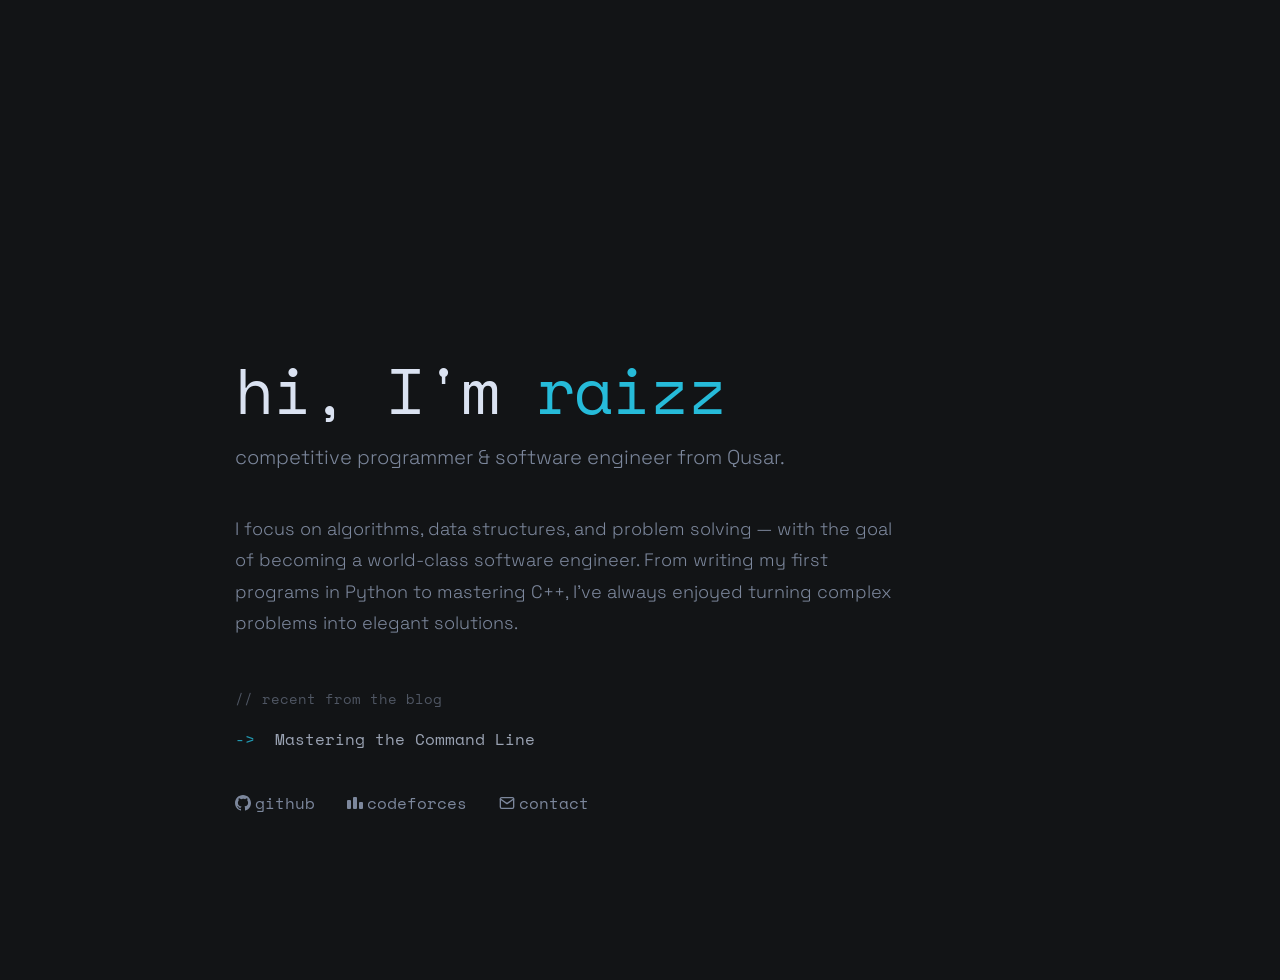
==== index.html @ b13cbbfc "lets begin" ====
<!doctype html>
<html lang="en">

<head>
    <meta charset="utf-8" />
    <meta name="viewport" content="width=device-width, initial-scale=1" />
    <title>raizz</title>
    <meta name="description" content="Raiz Hekimov — competitive programmer and software engineer from Qusar." />
    <meta property="og:site_name" content="raizz" />
    <meta property="og:title" content="raizz" />
    <meta property="og:type" content="website" />
    <meta property="og:description" content="Raiz Hekimov — competitive programmer and software engineer from Qusar." />
    <meta name="twitter:card" content="summary" />
    <meta name="twitter:title" content="raizz" />
    <meta name="twitter:description"
        content="Raiz Hekimov — competitive programmer and software engineer from Qusar." />
    <link rel="icon" href="/assets/favicon.svg" type="image/svg+xml" />
    <link rel="stylesheet" href="/css/style.css" />
</head>

<body data-page="home">

    <header>
        <div class="header-left">
            <a class="pfp-link" href="/" aria-label="homepage">
                <img class="pfp" src="/assets/pfp.png" alt="raizz avatar" width="32" height="32" />
            </a>
            <a href="/">
                <h1 class="site-title">raizz</h1>
            </a>
        </div>
        <nav>
            <a class="nav" href="/about.html"><span class="arrow">-></span><span class="slash">/</span>about</a>
            <a class="nav" href="/projects.html"><span class="arrow">-></span><span class="slash">/</span>projects</a>
            <a class="nav" href="/blog.html"><span class="arrow">-></span><span class="slash">/</span>blog</a>
            <a class="nav" href="/uses.html"><span class="arrow">-></span><span class="slash">/</span>uses</a>
            <a class="nav" href="/contact.html"><span class="arrow">-></span><span class="slash">/</span>contact</a>
        </nav>
    </header>

    <main class="home-main page-enter">
        <div class="home-hero">
            <h1>hi, I'm <span class="handle">raizz</span></h1>
            <p class="tagline">competitive programmer &amp; software engineer from Qusar.</p>
            <p class="bio">
                I focus on algorithms, data structures, and problem solving — with the goal of
                becoming a world-class software engineer. From writing my first programs in Python
                to mastering C++, I've always enjoyed turning complex problems into elegant solutions.
            </p>

            <div style="margin-bottom: 2.5rem;">
                <p class="sub"
                    style="margin-bottom: 1rem; font-family: 'Space Mono', monospace; font-size: 0.875rem; color: var(--txt-3);">
                    // recent from the blog</p>
                <div id="recent-posts">
                    <a href="/blog/posts/2026-06-21-mastering-the-command-line.html"
                        style="display: block; color: var(--txt); opacity: 0.8; transition: opacity 0.2s; font-family: 'Space Mono', monospace; font-size: 1rem;">
                        <span style="color: var(--blue); margin-right: 1ch;">-></span>
                        Mastering the Command Line
                    </a>
                </div>
            </div>

            <div class="home-links">
                <a href="https://github.com/Hekimovraiz" target="_blank" rel="noopener">
                    <svg xmlns="http://www.w3.org/2000/svg" viewBox="0 0 24 24" fill="currentColor">
                        <path
                            d="M12 0C5.37 0 0 5.37 0 12c0 5.3 3.44 9.8 8.2 11.39.6.11.82-.26.82-.58v-2.03c-3.34.73-4.04-1.61-4.04-1.61-.55-1.39-1.34-1.76-1.34-1.76-1.09-.74.08-.73.08-.73 1.2.08 1.84 1.24 1.84 1.24 1.07 1.83 2.81 1.3 3.5 1 .1-.78.42-1.31.76-1.61-2.67-.3-5.47-1.33-5.47-5.93 0-1.31.47-2.38 1.24-3.22-.12-.3-.54-1.52.12-3.18 0 0 1.01-.32 3.3 1.23a11.5 11.5 0 0 1 3-.4c1.02 0 2.04.14 3 .4 2.28-1.55 3.29-1.23 3.29-1.23.66 1.66.24 2.88.12 3.18.77.84 1.23 1.91 1.23 3.22 0 4.61-2.81 5.63-5.48 5.92.43.37.81 1.1.81 2.22v3.29c0 .32.22.7.83.58C20.57 21.8 24 17.3 24 12c0-6.63-5.37-12-12-12z" />
                    </svg>
                    github
                </a>
                <a href="https://codeforces.com/profile/0xRaiz" target="_blank" rel="noopener">
                    <svg xmlns="http://www.w3.org/2000/svg" viewBox="0 0 24 24" fill="currentColor">
                        <path
                            d="M4.5 7.5A1.5 1.5 0 0 1 6 9v10.5A1.5 1.5 0 0 1 4.5 21h-3A1.5 1.5 0 0 1 0 19.5V9a1.5 1.5 0 0 1 1.5-1.5h3zm9-4.5A1.5 1.5 0 0 1 15 4.5v15a1.5 1.5 0 0 1-1.5 1.5h-3A1.5 1.5 0 0 1 9 19.5v-15A1.5 1.5 0 0 1 10.5 3h3zm9 7.5A1.5 1.5 0 0 1 24 12v7.5A1.5 1.5 0 0 1 22.5 21h-3A1.5 1.5 0 0 1 18 19.5V12a1.5 1.5 0 0 1 1.5-1.5h3z" />
                    </svg>
                    codeforces
                </a>
                <a href="/contact.html">
                    <svg xmlns="http://www.w3.org/2000/svg" viewBox="0 0 24 24" fill="none" stroke="currentColor"
                        stroke-width="2" stroke-linecap="round" stroke-linejoin="round">
                        <path d="M4 4h16c1.1 0 2 .9 2 2v12c0 1.1-.9 2-2 2H4c-1.1 0-2-.9-2-2V6c0-1.1.9-2 2-2z" />
                        <polyline points="22,6 12,13 2,6" />
                    </svg>
                    contact
                </a>
            </div>
        </div>
    </main>

    <script src="/js/main.js"></script>
</body>

</html>
---- css/style.css ----
@import url('https://fonts.googleapis.com/css2?family=Space+Grotesk:wght@300;400;500;600;700&family=Space+Mono:ital,wght@0,400;0,700;1,400&display=swap');

:root {
    --bg: hsl(220, 10%, 8%);
    --bg-2: hsl(220, 10%, 11%);
    --bg-3: hsl(220, 10%, 16%);
    --txt-3: hsl(220, 11%, 35%);
    --txt-2: hsl(220, 14%, 55%);
    --txt: hsl(220, 30%, 80%);
    --txt-0: hsl(220, 45%, 90%);
    --blue: hsl(190, 70%, 50%);
    --purple: hsl(240, 80%, 66%);
    --pink: hsl(279, 80%, 66%);
    font-family: 'Space Grotesk', sans-serif;
    font-weight: 300;
}

*,
*::before,
*::after {
    box-sizing: border-box;
}

@media (prefers-reduced-motion) {
    * {
        animation-delay: 0ms !important;
        animation-duration: 0ms !important;
        transition-duration: 0ms !important;
    }
}

html {
    height: 100%;
    scrollbar-width: thin;
    scrollbar-color: var(--bg-3) transparent;
    scrollbar-gutter: stable;
}

body {
    display: flex;
    flex-direction: column;
    background: var(--bg);
    color: var(--txt);
    margin: 0;
    min-height: 100vh;
    overflow-x: hidden;
}

/* ── Typography ─────────────────────────── */
h1,
h2,
h3,
h4 {
    font-family: 'Space Mono', monospace;
    font-weight: 400;
    line-height: 1.375;
    color: var(--txt-0);
    letter-spacing: -0.02em;
}

h1 {
    font-size: 3rem;
    margin: 1rem 0 2rem;
}

h2 {
    font-size: 2rem;
    margin: 2.5rem 0 1rem;
}

h3 {
    font-size: 1.375rem;
    margin: 1.5rem 0 1rem;
}

h4 {
    font-size: 1.125rem;
    margin: 1.5rem 0 1rem;
}

p {
    margin: 1rem 0;
    font-size: 1.125rem;
    line-height: 1.75;
}

li {
    margin: .5rem 0;
}

a {
    color: inherit;
    text-decoration: none;
}

strong {
    font-weight: 600;
}

figure {
    margin: 0;
}

picture {
    display: flex;
}

hr {
    border: none;
    border-top: 2px solid var(--bg-3);
    margin: 1.5rem 0;
}

code {
    font-family: 'Space Mono', monospace;
    background: var(--bg-2);
    padding: 0 .25em;
    font-size: 1rem;
    color: #cdd6f4;
}

pre {
    font-family: 'Space Mono', monospace;
    background: var(--bg-2);
    padding: .5rem .75rem;
    overflow-x: auto;
    max-width: calc(100vw - 3rem);
}

pre code {
    background: none;
    padding: 0;
}

blockquote {
    border-left: 2px solid var(--txt-2);
    padding-left: 1.5rem;
    margin: 2rem 0;
    color: var(--txt-2);
}

/* ── Header ─────────────────────────────── */
header {
    display: flex;
    justify-content: space-between;
    align-items: center;
    padding: 0 4rem;
    height: 5rem;
    flex-shrink: 0;
    position: sticky;
    top: 0;
    z-index: 100;
    background: var(--bg);
    transition: transform .25s ease;
}

header.hide-header {
    transform: translateY(-100%);
}

header.home-header {
    transform: translateY(-70%);
}

.header-left {
    display: flex;
    align-items: center;
    gap: 1.5rem;
}

.pfp-link {
    display: flex;
    align-items: center;
}

.pfp {
    border-radius: 50%;
    transition: transform 1.5s;
    cursor: pointer;
    width: 2rem;
    height: 2rem;
    object-fit: cover;
}

.pfp:hover {
    transform: rotate(360deg);
}

.site-title {
    font-family: 'Space Mono', monospace;
    font-size: 1.375rem;
    color: var(--txt);
    margin: 0;
    font-weight: 400;
}

nav {
    display: flex;
    gap: 2.5rem;
}

a.nav {
    display: inline-flex;
    align-items: baseline;
    font-size: 1.375rem;
    font-family: 'Space Mono', monospace;
    white-space: nowrap;
    overflow: hidden;
}

a.nav .arrow {
    display: inline-block;
    max-width: 0;
    overflow: hidden;
    opacity: 0;
    transition: max-width .25s ease, opacity .2s;
    white-space: nowrap;
}

a.nav .slash {
    display: inline-block;
    transition: max-width .25s ease, opacity .2s;
    max-width: 1.2ch;
    overflow: hidden;
    white-space: nowrap;
}

a.nav:hover .arrow {
    max-width: 3ch;
    opacity: 1;
}

a.nav:hover .slash {
    max-width: 0;
    opacity: 0;
}

/* ── External Links ─────────────────────── */
a.external {
    position: relative;
    text-decoration: underline transparent 2px;
    transition: text-decoration-color .2s;
}

a.external .ext-arrow {
    display: inline-block;
    margin-left: .5ch;
    transition: .2s;
}

a.external:hover {
    text-decoration-color: var(--txt);
}

a.external:hover .ext-arrow {
    transform: translate(.2em, -.2em);
}

/* ── Back link ──────────────────────────── */
a.back {
    font-family: 'Space Mono', monospace;
    font-size: 1.5rem;
}

a.back .arrow {
    display: inline-block;
    margin-right: .5ch;
    transition: .2s;
}

a.back:hover .arrow {
    transform: translate(-.3em);
}

/* ── Main / Page Container ──────────────── */
main {
    width: 100%;
    max-width: 53rem;
    margin: 0 auto;
    padding: 1.5rem 1.5rem 10rem;
    flex: 1;
}

/* ── Home page ──────────────────────────── */
.home-main {
    max-width: 53rem;
    margin: 0 auto;
    padding: 0 1.5rem 10rem;
    flex: 1;
    display: flex;
    flex-direction: column;
    justify-content: center;
    min-height: 100vh;
}

.home-hero {
    padding-top: 30vh;
}

.home-hero h1 {
    font-size: 4rem;
    margin: 0 0 1rem;
    line-height: 1.1;
}

.home-hero h1 .handle {
    color: var(--blue);
}

.home-hero .tagline {
    font-size: 1.25rem;
    color: var(--txt-2);
    margin: 0 0 2.5rem;
    line-height: 1.6;
}

.home-hero .bio {
    font-size: 1.125rem;
    color: var(--txt-2);
    max-width: 42rem;
    line-height: 1.75;
    margin: 0 0 3rem;
}

.home-links {
    display: flex;
    gap: 2rem;
    flex-wrap: wrap;
}

.home-links a {
    font-family: 'Space Mono', monospace;
    font-size: 1rem;
    color: var(--txt-2);
    transition: color .2s;
    display: flex;
    align-items: center;
    gap: .4ch;
}

.home-links a:hover {
    color: var(--txt-0);
}

.home-links a svg {
    width: 1em;
    height: 1em;
}

/* ── About page ─────────────────────────── */
.about-pfp-wrap {
    display: flex;
    align-items: flex-start;
    gap: 3rem;
    margin-bottom: 2rem;
}

.about-pfp {
    border-radius: 50%;
    width: 8rem;
    height: 8rem;
    object-fit: cover;
    flex-shrink: 0;
    transition: transform 1.5s;
    cursor: pointer;
}

.about-pfp:hover {
    transform: rotate(360deg);
}

.skill-list {
    display: flex;
    flex-wrap: wrap;
    gap: .6rem;
    padding: 0;
    list-style: none;
    margin: 1rem 0;
}

.skill-list li {
    font-family: 'Space Mono', monospace;
    font-size: .85rem;
    background: var(--bg-2);
    border: 1px solid var(--bg-3);
    padding: .2rem .7rem;
    color: var(--txt-2);
    margin: 0;
}

.profile-links {
    display: flex;
    flex-direction: column;
    gap: .75rem;
    margin-top: 1rem;
}

.profile-links a {
    display: flex;
    align-items: center;
    gap: .75rem;
    font-size: 1rem;
    color: var(--txt-2);
    transition: color .2s;
}

.profile-links a:hover {
    color: var(--txt-0);
}

.profile-links .label {
    font-family: 'Space Mono', monospace;
    color: var(--txt-3);
    font-size: .85rem;
    min-width: 7rem;
}

/* ── Projects ───────────────────────────── */
.projects-grid {
    display: flex;
    flex-direction: column;
    gap: 0;
}

.project-card {
    display: block;
    padding: 1.5rem 0;
    border-bottom: 1px solid var(--bg-3);
    transition: .2s;
}

.project-card:first-child {
    border-top: 1px solid var(--bg-3);
}

.project-card .proj-title {
    font-family: 'Space Mono', monospace;
    font-size: 1.25rem;
    color: var(--txt-0);
    margin: 0 0 .5rem;
    transition: color .2s;
    display: flex;
    align-items: center;
    gap: .5rem;
}

.project-card:hover .proj-title {
    color: var(--blue);
}

.project-card .proj-desc {
    color: var(--txt-2);
    font-size: 1rem;
    line-height: 1.6;
    margin: 0;
}

.project-card .proj-arrow {
    display: inline-block;
    transition: transform .2s;
    color: var(--txt-3);
}

.project-card:hover .proj-arrow {
    transform: translate(.3em, -.2em);
    color: var(--blue);
}

/* ── Blog ───────────────────────────────── */
.blog-list {
    display: flex;
    flex-direction: column;
    gap: 0;
}

.blog-card {
    display: block;
    padding: 1.5rem 0;
    border-bottom: 1px solid var(--bg-3);
    transition: .2s;
}

.blog-card:first-child {
    border-top: 1px solid var(--bg-3);
}

.blog-card .blog-date {
    font-family: 'Space Mono', monospace;
    font-size: .85rem;
    color: var(--txt-3);
    margin: 0 0 .4rem;
}

.blog-card .blog-title {
    font-family: 'Space Mono', monospace;
    font-size: 1.25rem;
    color: var(--txt-0);
    margin: 0 0 .5rem;
    transition: color .2s;
    display: flex;
    align-items: center;
    gap: .5rem;
}

.blog-card:hover .blog-title {
    color: var(--blue);
}

.blog-card .blog-excerpt {
    color: var(--txt-2);
    font-size: 1rem;
    line-height: 1.6;
    margin: 0;
}

.blog-card .blog-arrow {
    display: inline-block;
    transition: transform .2s;
    color: var(--txt-3);
}

.blog-card:hover .blog-arrow {
    transform: translate(.3em, -.2em);
    color: var(--blue);
}

.blog-empty {
    color: var(--txt-3);
    font-family: 'Space Mono', monospace;
    font-size: 1rem;
    padding: 3rem 0;
    text-align: center;
}

/* ── Uses ───────────────────────────────── */
.uses-section h2 {
    font-size: 1.5rem;
    margin: 2rem 0 1rem;
    color: var(--txt);
    border-bottom: 1px solid var(--bg-3);
    padding-bottom: .5rem;
}

.uses-list {
    list-style: disc;
    padding-left: 1.5rem;
    margin: 0;
}

.uses-list li {
    margin-bottom: .5rem;
    color: var(--txt-2);
    line-height: 1.6;
}

.uses-list li strong {
    color: var(--txt);
    font-weight: 600;
}

.uses-list a {
    color: var(--txt);
    text-decoration: underline;
    text-decoration-color: var(--bg-3);
    text-underline-offset: .2em;
    transition: text-decoration-color .2s;
}

.uses-list a:hover {
    text-decoration-color: var(--txt);
}

/* ── Contact ────────────────────────────── */
.contact-links {
    display: flex;
    flex-direction: column;
    gap: 1.25rem;
    margin-top: 2rem;
}

.contact-link {
    display: flex;
    align-items: center;
    gap: 1rem;
    padding: 1rem 1.25rem;
    background: var(--bg-2);
    border: 1px solid var(--bg-3);
    transition: border-color .2s, background .2s;
}

.contact-link:hover {
    border-color: var(--txt-3);
    background: var(--bg-3);
}

.contact-link .cl-label {
    font-family: 'Space Mono', monospace;
    font-size: .85rem;
    color: var(--txt-3);
    min-width: 6rem;
}

.contact-link .cl-value {
    color: var(--txt);
    font-size: 1rem;
    flex: 1;
}

.contact-link .cl-arrow {
    display: inline-block;
    color: var(--txt-3);
    transition: transform .2s, color .2s;
}

.contact-link:hover .cl-arrow {
    transform: translate(.3em, -.2em);
    color: var(--txt);
}

/* ── Sub text ───────────────────────────── */
.sub {
    color: var(--txt-2);
}

/* ── Inline content links ───────────────── */
.content a {
    font-weight: 600;
    text-decoration: underline var(--txt-3) 2px;
    transition: text-decoration-color .2s;
}

.content a:hover {
    text-decoration-color: var(--txt);
}

/* ── Page enter animation ───────────────── */
@keyframes fadeUp {
    from {
        opacity: 0;
        transform: translateY(1.5rem);
    }

    to {
        opacity: 1;
        transform: translateY(0);
    }
}

.page-enter {
    animation: fadeUp .35s ease both;
}

/* ── Logo SVG ───────────────────────────── */
.logo-svg {
    width: 2rem;
    height: 2rem;
}

/* ── Responsive ─────────────────────────── */
@media (max-width: 1000px) {
    :root {
        font-size: 87.5%;
    }
}

@media (max-width: 850px) {
    header {
        padding: 0 1.5rem;
        gap: 1.5rem;
    }

    nav {
        gap: 1.5rem;
    }

    .home-hero h1 {
        font-size: 2.75rem;
    }
}

@media (max-width: 700px) {
    nav {
        display: none;
    }

    .about-pfp-wrap {
        flex-direction: column;
    }
}
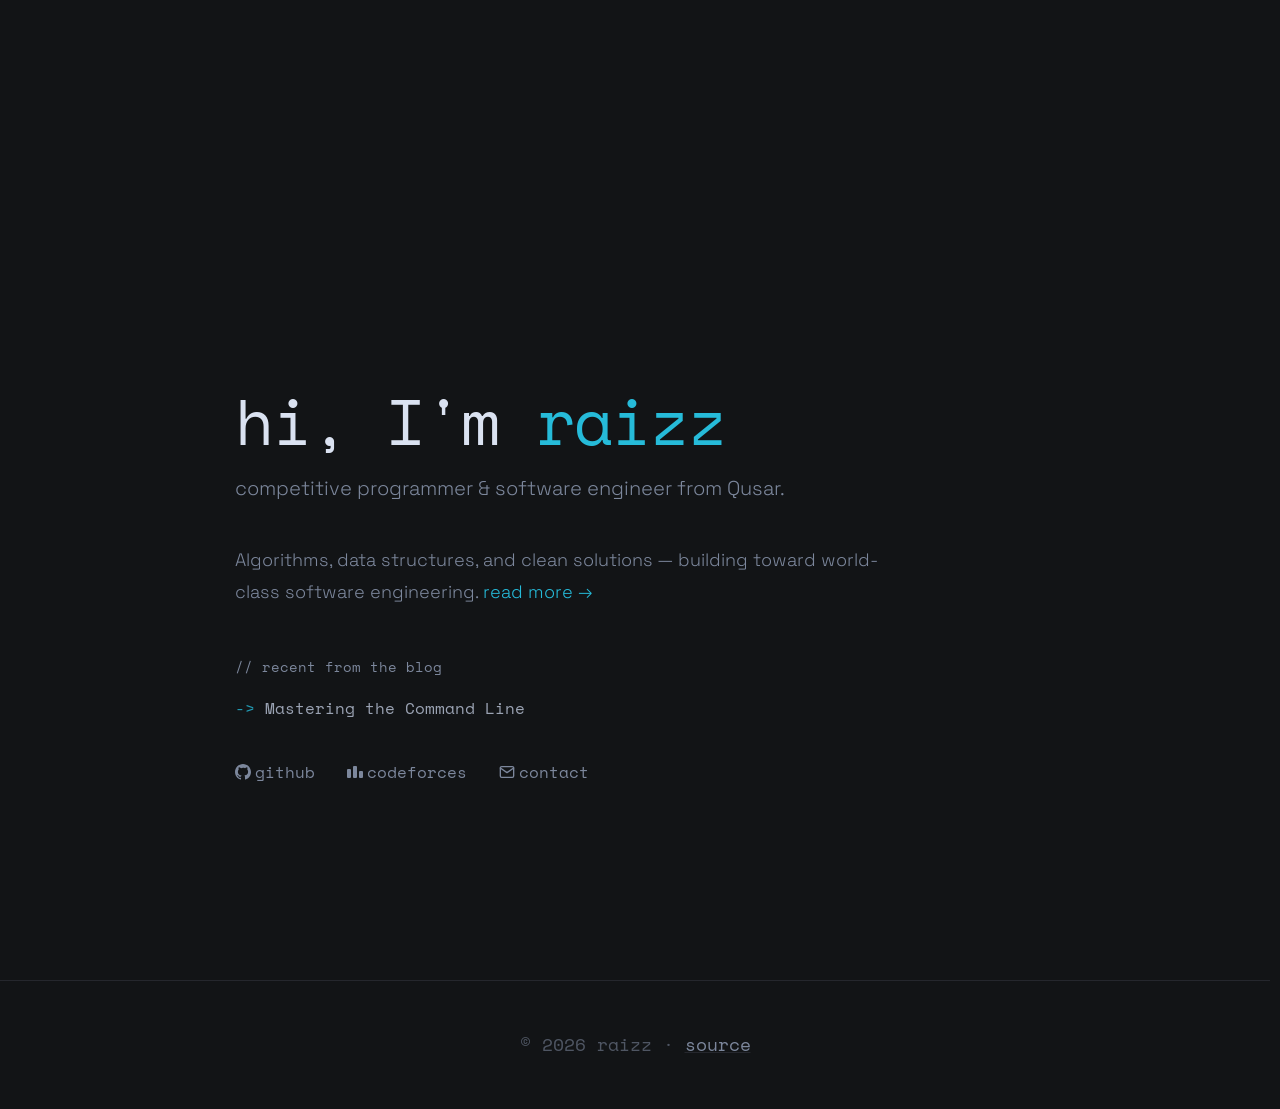
==== commit 2f6302d6: "Improve portfolio UX, SEO, and Netlify deploy setup. Add mobile navigation, dynamic blog previews, s" ====
--- a/index.html
+++ b/index.html
@@ -14,6 +14,9 @@
     <meta name="twitter:title" content="raizz" />
     <meta name="twitter:description"
         content="Raiz Hekimov — competitive programmer and software engineer from Qusar." />
+    <meta property="og:image" content="/assets/pfp.png" />
+    <meta property="og:image:alt" content="raizz — Raiz Hekimov" />
+    <meta name="twitter:image" content="/assets/pfp.png" />
     <link rel="icon" href="/assets/favicon.svg" type="image/svg+xml" />
     <link rel="stylesheet" href="/css/style.css" />
 </head>
@@ -29,7 +32,13 @@
                 <h1 class="site-title">raizz</h1>
             </a>
         </div>
-        <nav>
+        <button class="menu-toggle" type="button" aria-label="Open menu" aria-expanded="false"
+            aria-controls="site-nav">
+            <span class="menu-bar"></span>
+            <span class="menu-bar"></span>
+            <span class="menu-bar"></span>
+        </button>
+        <nav id="site-nav" class="site-nav">
             <a class="nav" href="/about.html"><span class="arrow">-></span><span class="slash">/</span>about</a>
             <a class="nav" href="/projects.html"><span class="arrow">-></span><span class="slash">/</span>projects</a>
             <a class="nav" href="/blog.html"><span class="arrow">-></span><span class="slash">/</span>blog</a>
@@ -43,22 +52,13 @@
             <h1>hi, I'm <span class="handle">raizz</span></h1>
             <p class="tagline">competitive programmer &amp; software engineer from Qusar.</p>
             <p class="bio">
-                I focus on algorithms, data structures, and problem solving — with the goal of
-                becoming a world-class software engineer. From writing my first programs in Python
-                to mastering C++, I've always enjoyed turning complex problems into elegant solutions.
+                Algorithms, data structures, and clean solutions — building toward world-class software engineering.
+                <a href="/about.html" class="bio-link">read more →</a>
             </p>
 
-            <div style="margin-bottom: 2.5rem;">
-                <p class="sub"
-                    style="margin-bottom: 1rem; font-family: 'Space Mono', monospace; font-size: 0.875rem; color: var(--txt-3);">
-                    // recent from the blog</p>
-                <div id="recent-posts">
-                    <a href="/blog/posts/2026-06-21-mastering-the-command-line.html"
-                        style="display: block; color: var(--txt); opacity: 0.8; transition: opacity 0.2s; font-family: 'Space Mono', monospace; font-size: 1rem;">
-                        <span style="color: var(--blue); margin-right: 1ch;">-></span>
-                        Mastering the Command Line
-                    </a>
-                </div>
+            <div class="recent-posts-wrap">
+                <p class="sub recent-posts-heading">// recent from the blog</p>
+                <div id="recent-posts"></div>
             </div>
 
             <div class="home-links">
@@ -88,6 +88,10 @@
         </div>
     </main>
 
+    <footer class="site-footer">
+        <p>© 2026 raizz · <a href="https://github.com/Hekimovraiz/raizz" target="_blank" rel="noopener">source</a></p>
+    </footer>
+
     <script src="/js/main.js"></script>
 </body>
 
--- a/css/style.css
+++ b/css/style.css
@@ -194,9 +194,29 @@
     font-weight: 400;
 }
 
-nav {
+nav.site-nav {
     display: flex;
     gap: 2.5rem;
+}
+
+.menu-toggle {
+    display: none;
+    background: none;
+    border: none;
+    cursor: pointer;
+    padding: .5rem;
+    flex-direction: column;
+    justify-content: center;
+    gap: 5px;
+    z-index: 101;
+}
+
+.menu-bar {
+    display: block;
+    width: 1.5rem;
+    height: 2px;
+    background: var(--txt);
+    transition: transform .25s ease, opacity .25s ease;
 }
 
 a.nav {
@@ -320,6 +340,47 @@
     max-width: 42rem;
     line-height: 1.75;
     margin: 0 0 3rem;
+}
+
+.home-hero .bio-link {
+    color: var(--blue);
+    text-decoration: underline;
+    text-decoration-color: transparent;
+    transition: text-decoration-color .2s;
+}
+
+.home-hero .bio-link:hover {
+    text-decoration-color: var(--blue);
+}
+
+.recent-posts-wrap {
+    margin-bottom: 2.5rem;
+}
+
+.recent-posts-heading {
+    margin-bottom: 1rem;
+    font-family: 'Space Mono', monospace;
+    font-size: .875rem;
+    color: var(--txt-3);
+}
+
+.recent-post-link {
+    display: block;
+    color: var(--txt);
+    opacity: .8;
+    transition: opacity .2s;
+    font-family: 'Space Mono', monospace;
+    font-size: 1rem;
+    margin-bottom: .5rem;
+}
+
+.recent-post-link:hover {
+    opacity: 1;
+}
+
+.recent-post-link .recent-arrow {
+    color: var(--blue);
+    margin-right: 1ch;
 }
 
 .home-links {
@@ -617,6 +678,28 @@
     color: var(--txt);
 }
 
+/* ── Footer ─────────────────────────────── */
+.site-footer {
+    text-align: center;
+    padding: 2rem 1.5rem;
+    color: var(--txt-3);
+    font-family: 'Space Mono', monospace;
+    font-size: .85rem;
+    border-top: 1px solid var(--bg-3);
+    flex-shrink: 0;
+}
+
+.site-footer a {
+    color: var(--txt-2);
+    text-decoration: underline;
+    text-decoration-color: var(--bg-3);
+    transition: text-decoration-color .2s;
+}
+
+.site-footer a:hover {
+    text-decoration-color: var(--txt-2);
+}
+
 /* ── Sub text ───────────────────────────── */
 .sub {
     color: var(--txt-2);
@@ -679,8 +762,38 @@
 }
 
 @media (max-width: 700px) {
-    nav {
-        display: none;
+    .menu-toggle {
+        display: flex;
+    }
+
+    nav.site-nav {
+        position: fixed;
+        inset: 0;
+        top: 5rem;
+        flex-direction: column;
+        align-items: flex-start;
+        padding: 2rem 1.5rem;
+        gap: 1.5rem;
+        background: var(--bg);
+        transform: translateX(100%);
+        transition: transform .3s ease;
+        z-index: 99;
+    }
+
+    body.menu-open nav.site-nav {
+        transform: translateX(0);
+    }
+
+    body.menu-open .menu-toggle .menu-bar:nth-child(1) {
+        transform: translateY(7px) rotate(45deg);
+    }
+
+    body.menu-open .menu-toggle .menu-bar:nth-child(2) {
+        opacity: 0;
+    }
+
+    body.menu-open .menu-toggle .menu-bar:nth-child(3) {
+        transform: translateY(-7px) rotate(-45deg);
     }
 
     .about-pfp-wrap {
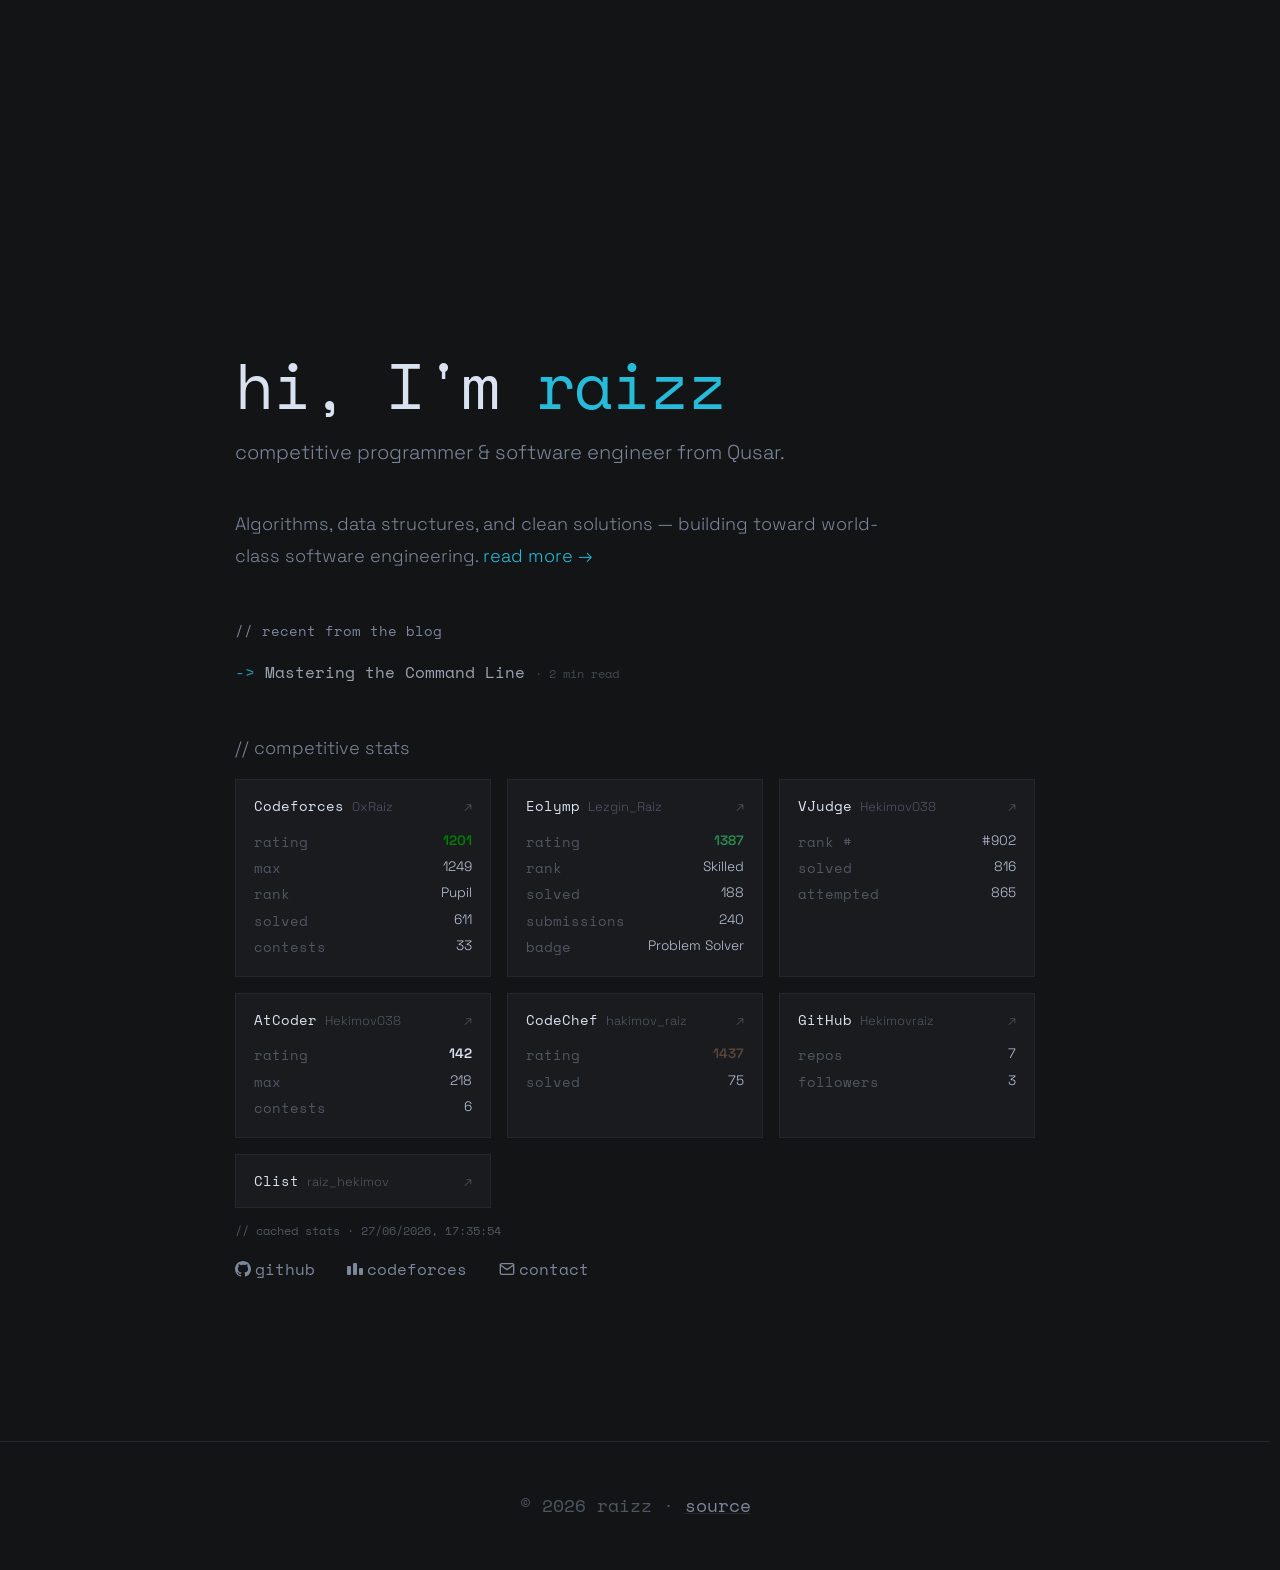
==== commit 6c18411e: "05:12" ====
--- a/index.html
+++ b/index.html
@@ -3,7 +3,7 @@
 
 <head>
     <meta charset="utf-8" />
-    <meta name="viewport" content="width=device-width, initial-scale=1" />
+    <meta name="viewport" content="width=device-width, initial-scale=1, viewport-fit=cover" />
     <title>raizz</title>
     <meta name="description" content="Raiz Hekimov — competitive programmer and software engineer from Qusar." />
     <meta property="og:site_name" content="raizz" />
@@ -26,7 +26,7 @@
     <header>
         <div class="header-left">
             <a class="pfp-link" href="/" aria-label="homepage">
-                <img class="pfp" src="/assets/pfp.png" alt="raizz avatar" width="32" height="32" />
+                <img class="pfp logo-svg" src="/assets/avatar.svg" alt="raizz logo" width="32" height="32" />
             </a>
             <a href="/">
                 <h1 class="site-title">raizz</h1>
@@ -61,6 +61,12 @@
                 <div id="recent-posts"></div>
             </div>
 
+            <section class="cp-stats">
+                <p class="sub">// competitive stats</p>
+                <div id="cp-stats-grid" class="cp-stats-grid"></div>
+                <p id="cp-stats-updated" class="cp-stats-updated"></p>
+            </section>
+
             <div class="home-links">
                 <a href="https://github.com/Hekimovraiz" target="_blank" rel="noopener">
                     <svg xmlns="http://www.w3.org/2000/svg" viewBox="0 0 24 24" fill="currentColor">
@@ -93,6 +99,7 @@
     </footer>
 
     <script src="/js/main.js"></script>
+    <script src="/js/stats.js"></script>
 </body>
 
 </html>
--- a/css/style.css
+++ b/css/style.css
@@ -174,12 +174,17 @@
 }
 
 .pfp {
-    border-radius: 50%;
+    border-radius: 8px;
     transition: transform 1.5s;
     cursor: pointer;
     width: 2rem;
     height: 2rem;
-    object-fit: cover;
+    object-fit: contain;
+}
+
+.pfp.logo-svg {
+    background: var(--bg-2);
+    padding: 2px;
 }
 
 .pfp:hover {
@@ -593,6 +598,436 @@
     text-align: center;
 }
 
+.blog-meta-row {
+    display: flex;
+    flex-wrap: wrap;
+    align-items: center;
+    gap: .5rem 1rem;
+    margin-bottom: .5rem;
+}
+
+.blog-tags {
+    display: flex;
+    flex-wrap: wrap;
+    gap: .4rem;
+}
+
+.blog-tag {
+    font-family: 'Space Mono', monospace;
+    font-size: .7rem;
+    color: var(--txt-3);
+    border: 1px solid var(--bg-3);
+    padding: .15rem .45rem;
+    text-transform: lowercase;
+}
+
+.blog-read-time {
+    font-family: 'Space Mono', monospace;
+    font-size: .75rem;
+    color: var(--txt-3);
+}
+
+/* ── Competitive stats widget ───────────── */
+.cp-stats {
+    margin-top: 3rem;
+}
+
+.cp-stats-grid {
+    display: grid;
+    grid-template-columns: repeat(auto-fill, minmax(15rem, 1fr));
+    gap: 1rem;
+    margin-top: 1rem;
+}
+
+.cp-card {
+    display: block;
+    padding: 1rem 1.1rem;
+    background: var(--bg-2);
+    border: 1px solid var(--bg-3);
+    transition: border-color .2s, transform .2s;
+}
+
+.cp-card:hover {
+    border-color: var(--txt-3);
+    transform: translateY(-2px);
+}
+
+.cp-card-muted .cp-card-head {
+    margin-bottom: 0;
+}
+
+.cp-card-head {
+    display: flex;
+    align-items: baseline;
+    gap: .5rem;
+    margin-bottom: .75rem;
+}
+
+.cp-platform {
+    font-family: 'Space Mono', monospace;
+    font-size: .85rem;
+    color: var(--txt-0);
+}
+
+.cp-handle {
+    font-size: .8rem;
+    color: var(--txt-3);
+    flex: 1;
+    overflow: hidden;
+    text-overflow: ellipsis;
+    white-space: nowrap;
+}
+
+.cp-ext {
+    color: var(--txt-3);
+    font-size: .85rem;
+}
+
+.cp-stat-row {
+    display: flex;
+    justify-content: space-between;
+    gap: 1rem;
+    font-size: .85rem;
+    padding: .2rem 0;
+}
+
+.cp-stat-label {
+    color: var(--txt-3);
+    font-family: 'Space Mono', monospace;
+}
+
+.cp-stat-value {
+    color: var(--txt);
+    text-align: right;
+}
+
+.cp-rating {
+    font-weight: 600;
+}
+
+.cp-stats-updated,
+.cp-stats-error {
+    margin-top: .75rem;
+    font-family: 'Space Mono', monospace;
+    font-size: .75rem;
+    color: var(--txt-3);
+}
+
+/* ── CV page ────────────────────────────── */
+.cv-main {
+    max-width: 52rem;
+    margin: 0 auto;
+}
+
+.cv-toolbar {
+    display: flex;
+    justify-content: space-between;
+    align-items: center;
+    gap: 1rem;
+    margin-bottom: 2rem;
+}
+
+.cv-print-btn {
+    font-family: 'Space Mono', monospace;
+    font-size: .85rem;
+    color: var(--txt);
+    background: var(--bg-2);
+    border: 1px solid var(--bg-3);
+    padding: .55rem 1rem;
+    cursor: pointer;
+    transition: border-color .2s, background .2s;
+}
+
+.cv-print-btn:hover {
+    border-color: var(--txt-3);
+    background: var(--bg-3);
+}
+
+.cv-sheet {
+    background: var(--bg-2);
+    border: 1px solid var(--bg-3);
+    padding: 2.5rem 2.75rem;
+}
+
+.cv-header {
+    display: flex;
+    justify-content: space-between;
+    align-items: center;
+    gap: 1.5rem;
+    border-bottom: 1px solid var(--bg-3);
+    padding-bottom: 1.25rem;
+    margin-bottom: 1rem;
+}
+
+.cv-kicker {
+    font-family: 'Space Mono', monospace;
+    font-size: .75rem;
+    letter-spacing: .12em;
+    text-transform: uppercase;
+    color: var(--blue);
+    margin: 0 0 .5rem;
+}
+
+.cv-header h1 {
+    margin: 0 0 .35rem;
+    font-size: 2.25rem;
+    font-weight: 600;
+    color: var(--txt-0);
+    line-height: 1.1;
+}
+
+.cv-tagline {
+    margin: 0 0 .25rem;
+    color: var(--txt);
+    font-size: 1.05rem;
+}
+
+.cv-location {
+    margin: 0;
+    color: var(--txt-3);
+    font-size: .95rem;
+}
+
+.cv-logo {
+    width: 5.5rem;
+    height: 5.5rem;
+    flex-shrink: 0;
+    border-radius: 12px;
+    background: var(--bg);
+    border: 1px solid var(--bg-3);
+    padding: .35rem;
+}
+
+.cv-contact-bar {
+    display: flex;
+    flex-wrap: wrap;
+    align-items: center;
+    gap: .35rem .65rem;
+    font-family: 'Space Mono', monospace;
+    font-size: .78rem;
+    color: var(--txt-3);
+    padding-bottom: 1.5rem;
+    margin-bottom: 1.5rem;
+    border-bottom: 1px solid var(--bg-3);
+}
+
+.cv-contact-bar a {
+    color: var(--txt-2);
+    text-decoration: none;
+}
+
+.cv-contact-bar a:hover {
+    color: var(--txt-0);
+    text-decoration: underline;
+}
+
+.cv-sep {
+    color: var(--bg-3);
+}
+
+.cv-section {
+    margin-bottom: 1.75rem;
+}
+
+.cv-section h2 {
+    font-size: .8rem;
+    font-family: 'Space Mono', monospace;
+    color: var(--blue);
+    text-transform: uppercase;
+    letter-spacing: .1em;
+    margin: 0 0 .85rem;
+    padding-bottom: .4rem;
+    border-bottom: 1px solid var(--bg-3);
+}
+
+.cv-section p,
+.cv-list {
+    color: var(--txt-2);
+    line-height: 1.65;
+    margin: 0 0 .65rem;
+}
+
+.cv-list {
+    padding-left: 1.25rem;
+}
+
+.cv-list-plain {
+    list-style: none;
+    padding-left: 0;
+}
+
+.cv-skill-grid {
+    display: grid;
+    grid-template-columns: repeat(2, 1fr);
+    gap: 1rem 1.5rem;
+}
+
+.cv-skill-grid h3 {
+    margin: 0 0 .25rem;
+    font-size: .85rem;
+    color: var(--txt-0);
+    font-weight: 600;
+}
+
+.cv-skill-grid p {
+    margin: 0;
+    font-size: .95rem;
+}
+
+.cv-table-wrap {
+    overflow-x: auto;
+}
+
+.cv-table {
+    width: 100%;
+    border-collapse: collapse;
+    font-size: .88rem;
+}
+
+.cv-table th,
+.cv-table td {
+    text-align: left;
+    padding: .55rem .65rem;
+    border-bottom: 1px solid var(--bg-3);
+    vertical-align: top;
+}
+
+.cv-table th {
+    font-family: 'Space Mono', monospace;
+    font-size: .72rem;
+    text-transform: uppercase;
+    letter-spacing: .06em;
+    color: var(--txt-3);
+    font-weight: 400;
+}
+
+.cv-table td {
+    color: var(--txt-2);
+}
+
+.cv-table td:first-child {
+    color: var(--txt-0);
+    font-weight: 500;
+}
+
+.cv-muted {
+    color: var(--txt-3);
+    font-size: .82rem;
+}
+
+.cv-note {
+    margin-top: .65rem !important;
+    font-size: .82rem;
+    color: var(--txt-3);
+}
+
+.cv-entry {
+    margin-bottom: 1.25rem;
+}
+
+.cv-entry-head {
+    display: flex;
+    justify-content: space-between;
+    align-items: baseline;
+    gap: 1rem;
+}
+
+.cv-entry h3 {
+    margin: 0 0 .25rem;
+    font-size: 1.05rem;
+    color: var(--txt-0);
+}
+
+.cv-date {
+    font-family: 'Space Mono', monospace;
+    font-size: .72rem;
+    color: var(--txt-3);
+    white-space: nowrap;
+}
+
+.cv-meta {
+    font-family: 'Space Mono', monospace;
+    font-size: .8rem;
+    color: var(--txt-3);
+    margin-bottom: .35rem !important;
+}
+
+.cv-two-col {
+    display: grid;
+    grid-template-columns: 1fr 1fr;
+    gap: 2rem;
+}
+
+.cv-section a {
+    color: var(--txt);
+    text-decoration: underline var(--bg-3) 2px;
+    text-underline-offset: .15em;
+}
+
+.cv-section a:hover {
+    text-decoration-color: var(--txt);
+}
+
+@media (max-width: 700px) {
+    .cv-sheet {
+        padding: 1.5rem;
+    }
+
+    .cv-header {
+        flex-direction: column-reverse;
+        align-items: flex-start;
+    }
+
+    .cv-skill-grid,
+    .cv-two-col {
+        grid-template-columns: 1fr;
+    }
+}
+
+@media print {
+    header,
+    .site-footer,
+    .no-print {
+        display: none !important;
+    }
+
+    body.cv-page {
+        background: #fff;
+        color: #111;
+    }
+
+    .cv-sheet {
+        border: none;
+        background: #fff;
+        padding: 0;
+        max-width: none;
+    }
+
+    .cv-section h2,
+    .cv-kicker {
+        color: #111;
+    }
+
+    .cv-section p,
+    .cv-list,
+    .cv-header h1,
+    .cv-entry h3,
+    .cv-table td,
+    .cv-table th {
+        color: #111;
+    }
+
+    .cv-section a,
+    .cv-contact-bar a {
+        color: #111;
+    }
+
+    .cv-table th,
+    .cv-table td {
+        border-color: #ccc;
+    }
+}
+
 /* ── Uses ───────────────────────────────── */
 .uses-section h2 {
     font-size: 1.5rem;
@@ -749,52 +1184,74 @@
 @media (max-width: 850px) {
     header {
         padding: 0 1.5rem;
-        gap: 1.5rem;
-    }
-
-    nav {
-        gap: 1.5rem;
+        gap: 1rem;
+    }
+
+    /* Keep header fully visible on phones — hidden header breaks navigation */
+    header.home-header,
+    header.hide-header {
+        transform: none !important;
+    }
+
+    .menu-toggle {
+        display: flex;
+        order: -1;
+        margin-right: .5rem;
+        min-width: 2.75rem;
+        min-height: 2.75rem;
+        align-items: center;
+        justify-content: center;
+        -webkit-tap-highlight-color: transparent;
+        touch-action: manipulation;
+    }
+
+    nav.site-nav {
+        display: none;
+        position: fixed;
+        top: 5rem;
+        left: 0;
+        right: 0;
+        bottom: 0;
+        flex-direction: column;
+        align-items: flex-start;
+        gap: 1.25rem;
+        padding: 2rem 1.5rem calc(2rem + env(safe-area-inset-bottom, 0px));
+        background: var(--bg);
+        border-top: 1px solid var(--bg-3);
+        z-index: 99;
+        overflow-y: auto;
+    }
+
+    nav.site-nav.is-open {
+        display: flex;
+    }
+
+    nav.site-nav a.nav {
+        font-size: 1.25rem;
+        min-height: 2.75rem;
+        display: inline-flex;
+        align-items: center;
+    }
+
+    .menu-toggle.is-open .menu-bar:nth-child(1) {
+        transform: translateY(7px) rotate(45deg);
+    }
+
+    .menu-toggle.is-open .menu-bar:nth-child(2) {
+        opacity: 0;
+    }
+
+    .menu-toggle.is-open .menu-bar:nth-child(3) {
+        transform: translateY(-7px) rotate(-45deg);
+    }
+
+    body.menu-open {
+        overflow: hidden;
     }
 
     .home-hero h1 {
         font-size: 2.75rem;
     }
-}
-
-@media (max-width: 700px) {
-    .menu-toggle {
-        display: flex;
-    }
-
-    nav.site-nav {
-        position: fixed;
-        inset: 0;
-        top: 5rem;
-        flex-direction: column;
-        align-items: flex-start;
-        padding: 2rem 1.5rem;
-        gap: 1.5rem;
-        background: var(--bg);
-        transform: translateX(100%);
-        transition: transform .3s ease;
-        z-index: 99;
-    }
-
-    body.menu-open nav.site-nav {
-        transform: translateX(0);
-    }
-
-    body.menu-open .menu-toggle .menu-bar:nth-child(1) {
-        transform: translateY(7px) rotate(45deg);
-    }
-
-    body.menu-open .menu-toggle .menu-bar:nth-child(2) {
-        opacity: 0;
-    }
-
-    body.menu-open .menu-toggle .menu-bar:nth-child(3) {
-        transform: translateY(-7px) rotate(-45deg);
-    }
 
     .about-pfp-wrap {
         flex-direction: column;
